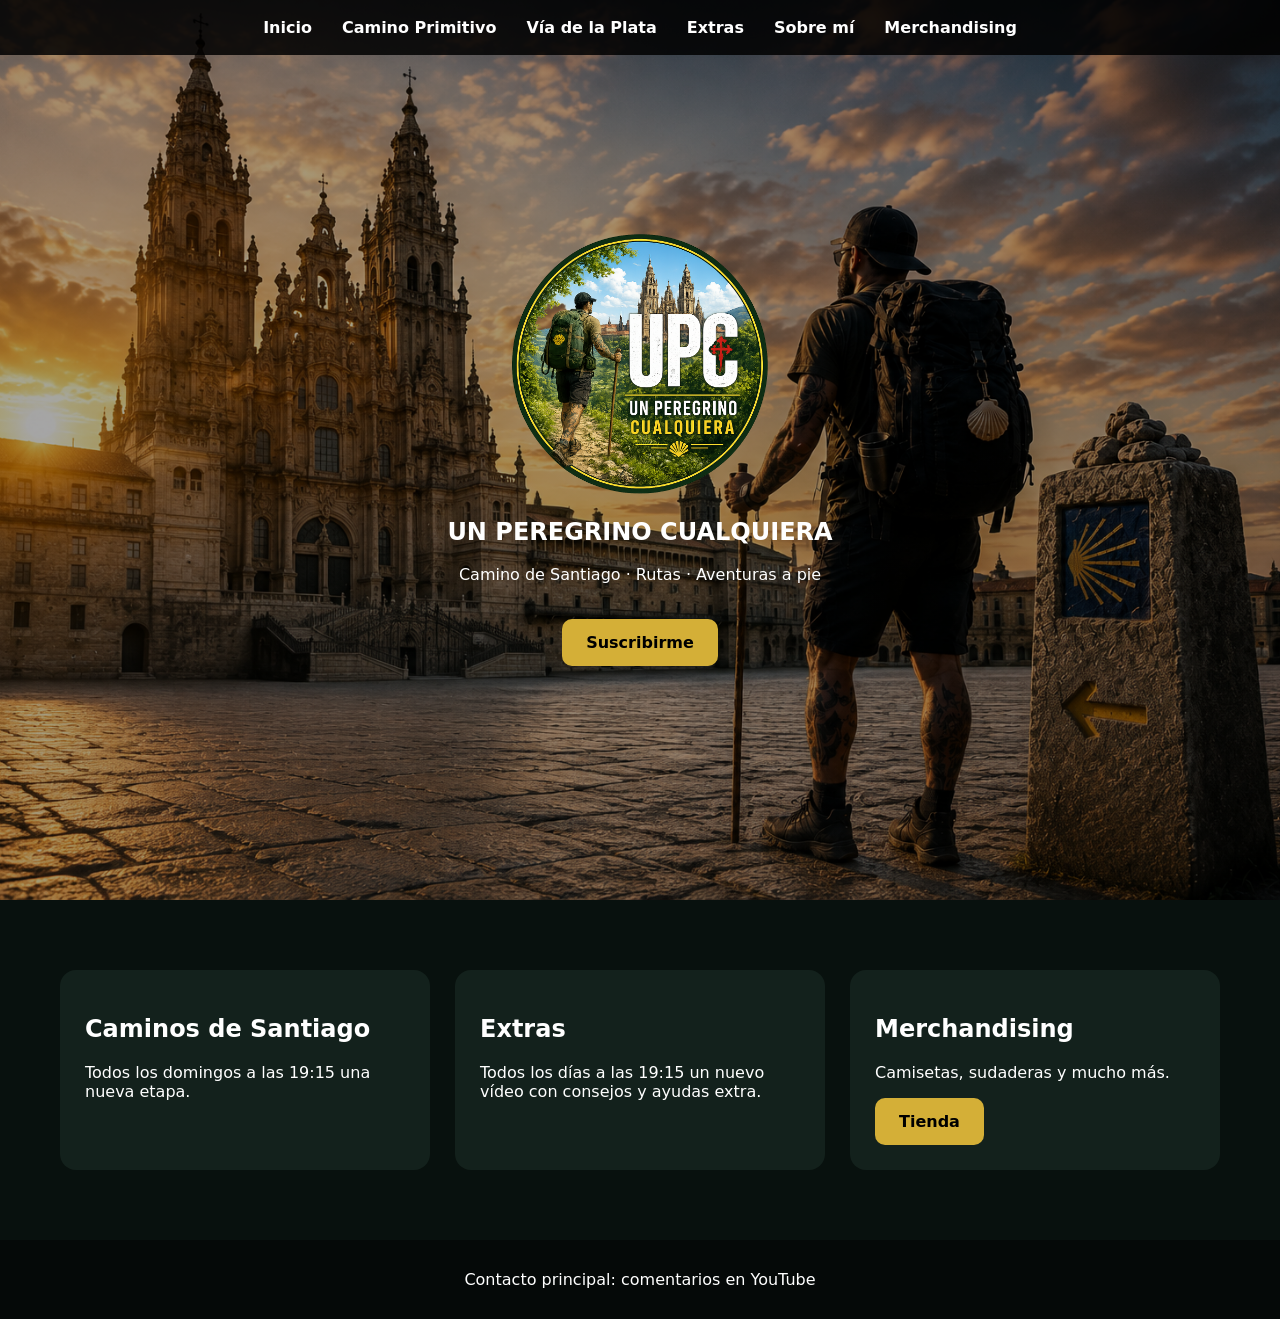
==== index.html @ 6f9e07a6 "Update index.html -- abrir ToGuapa en otra pagina tb en el boton" ====
<!doctype html><html><head><meta charset='utf-8'><meta name='viewport' content='width=device-width,initial-scale=1'><title>UPC</title><link rel='stylesheet' href='css/style.css'></head><body>
<header><nav>
<a href="index.html">Inicio</a>
<a href="primitivo.html">Camino Primitivo</a>
<a href="plata.html">Vía de la Plata</a>
<a href="extras.html">Extras</a>
<a href="sobre-mi.html">Sobre mí</a>
<a href="merchandising.html" target="_blank" rel="noopener noreferrer">Merchandising</a>
</nav></header>
<section class='hero'><div>
<img src='img/logo.png' class='logo'>
<h1>UN PEREGRINO CUALQUIERA</h1>
<p>Camino de Santiago · Rutas · Aventuras a pie</p><br>
<!--<a class='btn' href='https://www.youtube.com/channel/unperegrinocualquiera'>Suscribirme</a>-->
<a class="btn"
   href="https://www.youtube.com/@unperegrinocualquiera"
   target="_blank"
   rel="noopener noreferrer">
   Suscribirme
</a>
</div></section>
<div class='wrap'><div class='grid'>
<div class='card'><h2>Caminos de Santiago</h2><p>Todos los domingos a las 19:15 una nueva etapa.</p></div>
<div class='card'><h2>Extras</h2><p>Todos los días a las 19:15 un nuevo vídeo con consejos y ayudas extra.</p></div>
<div class='card'><h2>Merchandising</h2><p>Camisetas, sudaderas y mucho más.</p><a class='btn' href='https://www.toguapa.com' target="_blank" rel="noopener noreferrer">Tienda</a></div>
</div></div>
<footer>Contacto principal: comentarios en YouTube</footer>
</body></html>
---- css/style.css ----
:root{--green:#0f3b2e;--gold:#d4af37;--dark:#08110e;}
*{box-sizing:border-box}
body{margin:0;font-family:system-ui,Arial,sans-serif;background:var(--dark);color:white}
header{position:fixed;top:0;width:100%;background:rgba(0,0,0,.85);z-index:100}
nav{display:flex;justify-content:center;gap:30px;padding:18px;flex-wrap:wrap}
nav a{color:white;text-decoration:none;font-weight:700}
.hero{min-height:100vh;background:linear-gradient(rgba(0,0,0,.35),rgba(0,0,0,.35)),url('../img/fondo_santiago.png');background-size:cover;background-position:center;display:flex;align-items:center;justify-content:center;text-align:center}
.logo{width:260px;max-width:85vw}
.btn{background:var(--gold);color:black;padding:14px 24px;border-radius:10px;text-decoration:none;font-weight:bold;display:inline-block}
.wrap{max-width:1200px;margin:auto;padding:70px 20px}
.grid{display:grid;grid-template-columns:repeat(auto-fit,minmax(300px,1fr));gap:25px}
.card{background:#13211c;padding:25px;border-radius:16px}
.thumb{width:100%;border-radius:10px}
footer{background:#050908;padding:30px;text-align:center}
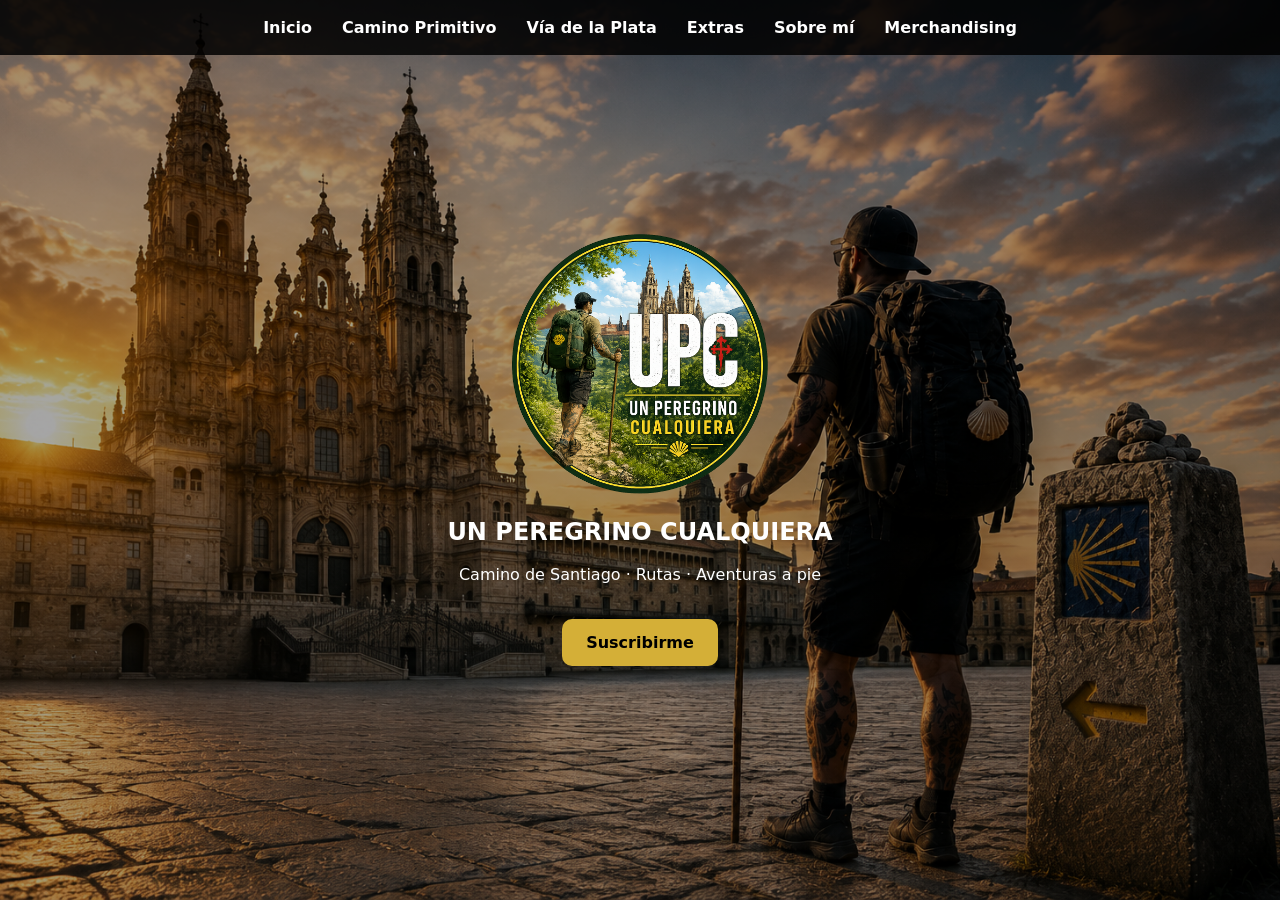
==== commit dabdc66e: "Update index.html" ====
--- a/index.html
+++ b/index.html
@@ -5,7 +5,7 @@
 <a href="plata.html">Vía de la Plata</a>
 <a href="extras.html">Extras</a>
 <a href="sobre-mi.html">Sobre mí</a>
-<a href="merchandising.html" target="_blank" rel="noopener noreferrer">Merchandising</a>
+<a href="https://camisetastoguapa3.wordpress.com/camino-de-santiago/" target="_blank" rel="noopener noreferrer">Merchandising</a>
 </nav></header>
 <section class='hero'><div>
 <img src='img/logo.png' class='logo'>
@@ -19,10 +19,10 @@
    Suscribirme
 </a>
 </div></section>
-<div class='wrap'><div class='grid'>
+<!--<div class='wrap'><div class='grid'>
 <div class='card'><h2>Caminos de Santiago</h2><p>Todos los domingos a las 19:15 una nueva etapa.</p></div>
 <div class='card'><h2>Extras</h2><p>Todos los días a las 19:15 un nuevo vídeo con consejos y ayudas extra.</p></div>
-<div class='card'><h2>Merchandising</h2><p>Camisetas, sudaderas y mucho más.</p><a class='btn' href='https://www.toguapa.com' target="_blank" rel="noopener noreferrer">Tienda</a></div>
+<div class='card'><h2>Merchandising</h2><p>Camisetas, sudaderas y mucho más.</p><a class='btn' href='https://camisetastoguapa3.wordpress.com/camino-de-santiago/' target="_blank" rel="noopener noreferrer">Tienda</a></div>
 </div></div>
-<footer>Contacto principal: comentarios en YouTube</footer>
+<footer>Contacto principal: comentarios en YouTube</footer>-->
 </body></html>
--- a/css/style.css
+++ b/css/style.css
@@ -1,15 +1,214 @@
-
-:root{--green:#0f3b2e;--gold:#d4af37;--dark:#08110e;}
-*{box-sizing:border-box}
-body{margin:0;font-family:system-ui,Arial,sans-serif;background:var(--dark);color:white}
-header{position:fixed;top:0;width:100%;background:rgba(0,0,0,.85);z-index:100}
-nav{display:flex;justify-content:center;gap:30px;padding:18px;flex-wrap:wrap}
-nav a{color:white;text-decoration:none;font-weight:700}
-.hero{min-height:100vh;background:linear-gradient(rgba(0,0,0,.35),rgba(0,0,0,.35)),url('../img/fondo_santiago.png');background-size:cover;background-position:center;display:flex;align-items:center;justify-content:center;text-align:center}
-.logo{width:260px;max-width:85vw}
-.btn{background:var(--gold);color:black;padding:14px 24px;border-radius:10px;text-decoration:none;font-weight:bold;display:inline-block}
-.wrap{max-width:1200px;margin:auto;padding:70px 20px}
-.grid{display:grid;grid-template-columns:repeat(auto-fit,minmax(300px,1fr));gap:25px}
-.card{background:#13211c;padding:25px;border-radius:16px}
-.thumb{width:100%;border-radius:10px}
-footer{background:#050908;padding:30px;text-align:center}
+:root{
+    --green:#0f3b2e;
+    --gold:#d4af37;
+    --dark:#08110e;
+}
+
+*{
+    box-sizing:border-box;
+}
+
+body{
+    margin:0;
+    font-family:system-ui,Arial,sans-serif;
+    background:var(--dark);
+    color:white;
+}
+
+/* CABECERA */
+
+header{
+    position:fixed;
+    top:0;
+    width:100%;
+    background:rgba(0,0,0,.85);
+    z-index:100;
+}
+
+nav{
+    display:flex;
+    justify-content:center;
+    gap:30px;
+    padding:18px;
+    flex-wrap:wrap;
+}
+
+nav a{
+    color:white;
+    text-decoration:none;
+    font-weight:700;
+}
+
+/* PORTADA */
+
+.hero{
+    min-height:100vh;
+    background:
+        linear-gradient(
+            rgba(0,0,0,.35),
+            rgba(0,0,0,.35)
+        ),
+        url('../img/fondo_santiago.png');
+
+    background-size:cover;
+    background-position:center;
+
+    display:flex;
+    align-items:center;
+    justify-content:center;
+    text-align:center;
+}
+
+.logo{
+    width:260px;
+    max-width:85vw;
+}
+
+.btn{
+    background:var(--gold);
+    color:black;
+    padding:14px 24px;
+    border-radius:10px;
+    text-decoration:none;
+    font-weight:bold;
+    display:inline-block;
+}
+
+.wrap{
+    max-width:1200px;
+    margin:auto;
+    padding:120px 20px 70px 20px;
+}
+
+/* TARJETAS */
+
+.grid{
+    display:grid;
+    grid-template-columns:repeat(auto-fit,minmax(300px,1fr));
+    gap:25px;
+}
+
+.card{
+    background:#13211c;
+    padding:25px;
+    border-radius:16px;
+}
+
+.thumb{
+    width:100%;
+    border-radius:10px;
+}
+
+/* GALERÍA DE VÍDEOS */
+
+.videos-grid{
+    display:grid;
+    grid-template-columns:repeat(3,1fr);
+    gap:25px;
+    margin:40px 0;
+}
+
+.video-item{
+    display:block;
+    transition:transform .2s ease;
+}
+
+.video-item:hover{
+    transform:scale(1.03);
+}
+
+.video-item img{
+    width:100%;
+    display:block;
+    border-radius:12px;
+    box-shadow:0 4px 15px rgba(0,0,0,.35);
+}
+
+/* FOOTER */
+
+footer{
+    background:#050908;
+    padding:30px;
+    text-align:center;
+}
+
+/* ========================= */
+/* FONDOS POR SECCIÓN */
+/* ========================= */
+
+.primitivo-page,
+.plata-page,
+.extras-page,
+.sobremi-page{
+
+    background-size:cover;
+    background-position:center;
+    background-attachment:fixed;
+    background-repeat:no-repeat;
+}
+
+/* CAMINO PRIMITIVO */
+
+.primitivo-page{
+    background:
+        linear-gradient(
+            rgba(255,255,255,.50),
+            rgba(255,255,255,.50)
+        ),
+        url('../img/fondoPrimitivo.png');
+        background-size:cover;
+        background-position:center;
+}
+
+/* VÍA DE LA PLATA */
+
+.plata-page{
+    background:
+        linear-gradient(
+            rgba(255,255,255,.50),
+            rgba(255,255,255,.50)
+        ),
+        url('../img/fondoViaPlata.png');
+        background-size:cover;
+        background-position:center;
+}
+
+/* EXTRAS */
+
+.extras-page{
+    background:
+        linear-gradient(
+            rgba(0,0,0,.35),
+            rgba(0,0,0,.35)
+        ),
+        url('../img/fondo_extras.jpg');
+}
+
+/* SOBRE MÍ */
+
+.sobremi-page{
+    background:
+        linear-gradient(
+            rgba(0,0,0,.35),
+            rgba(0,0,0,.35)
+        ),
+        url('../img/fondo_sobremi.jpg');
+}
+
+/* RESPONSIVE */
+
+@media(max-width:900px){
+
+    .videos-grid{
+        grid-template-columns:repeat(2,1fr);
+    }
+
+}
+
+@media(max-width:600px){
+
+    .videos-grid{
+        grid-template-columns:1fr;
+    }
+
+}
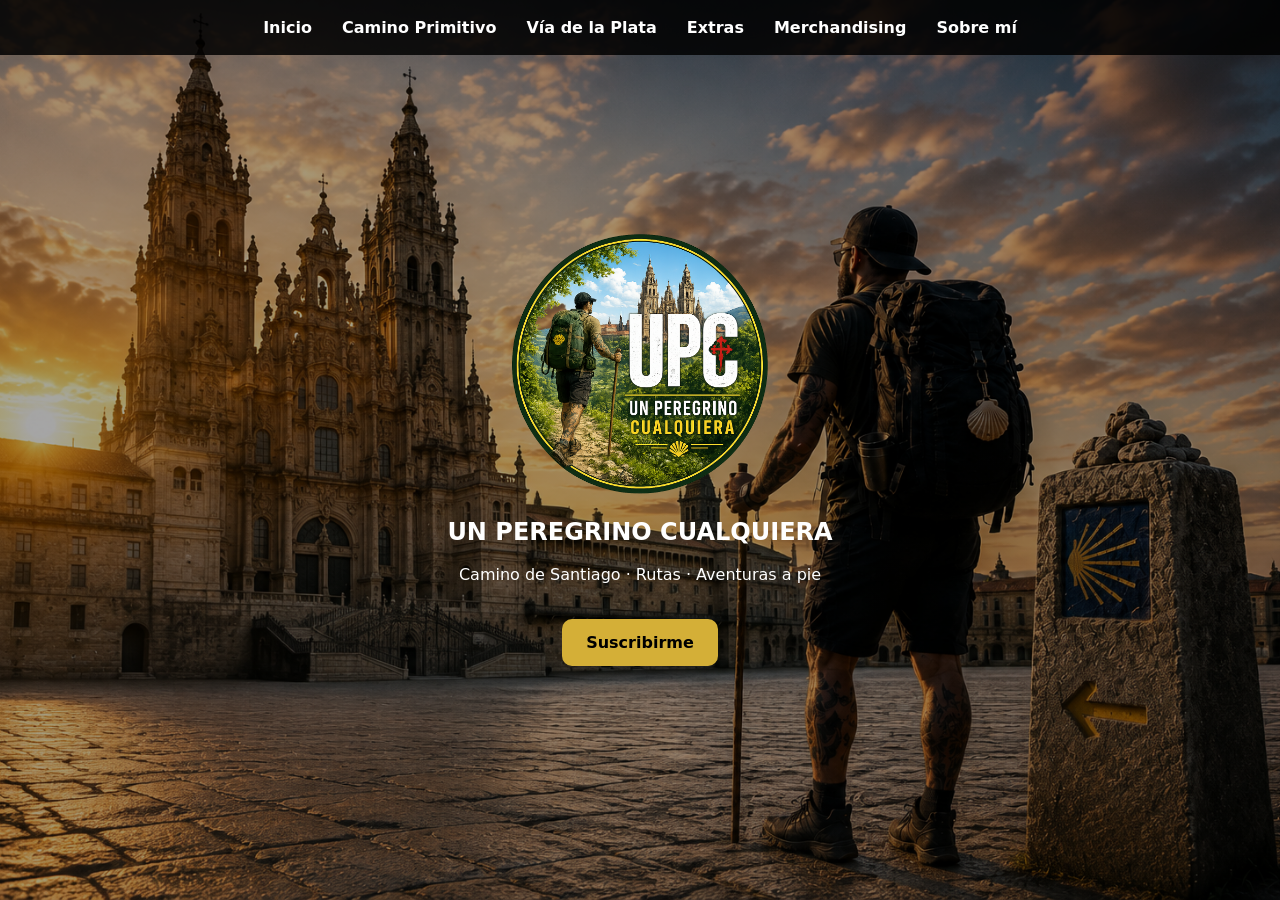
==== commit c472f0ce: "Update index.html" ====
--- a/index.html
+++ b/index.html
@@ -4,8 +4,8 @@
 <a href="primitivo.html">Camino Primitivo</a>
 <a href="plata.html">Vía de la Plata</a>
 <a href="extras.html">Extras</a>
+<a href="https://camisetastoguapa3.wordpress.com/camino-de-santiago/" target="_blank" rel="noopener noreferrer">Merchandising</a>
 <a href="sobre-mi.html">Sobre mí</a>
-<a href="https://camisetastoguapa3.wordpress.com/camino-de-santiago/" target="_blank" rel="noopener noreferrer">Merchandising</a>
 </nav></header>
 <section class='hero'><div>
 <img src='img/logo.png' class='logo'>
